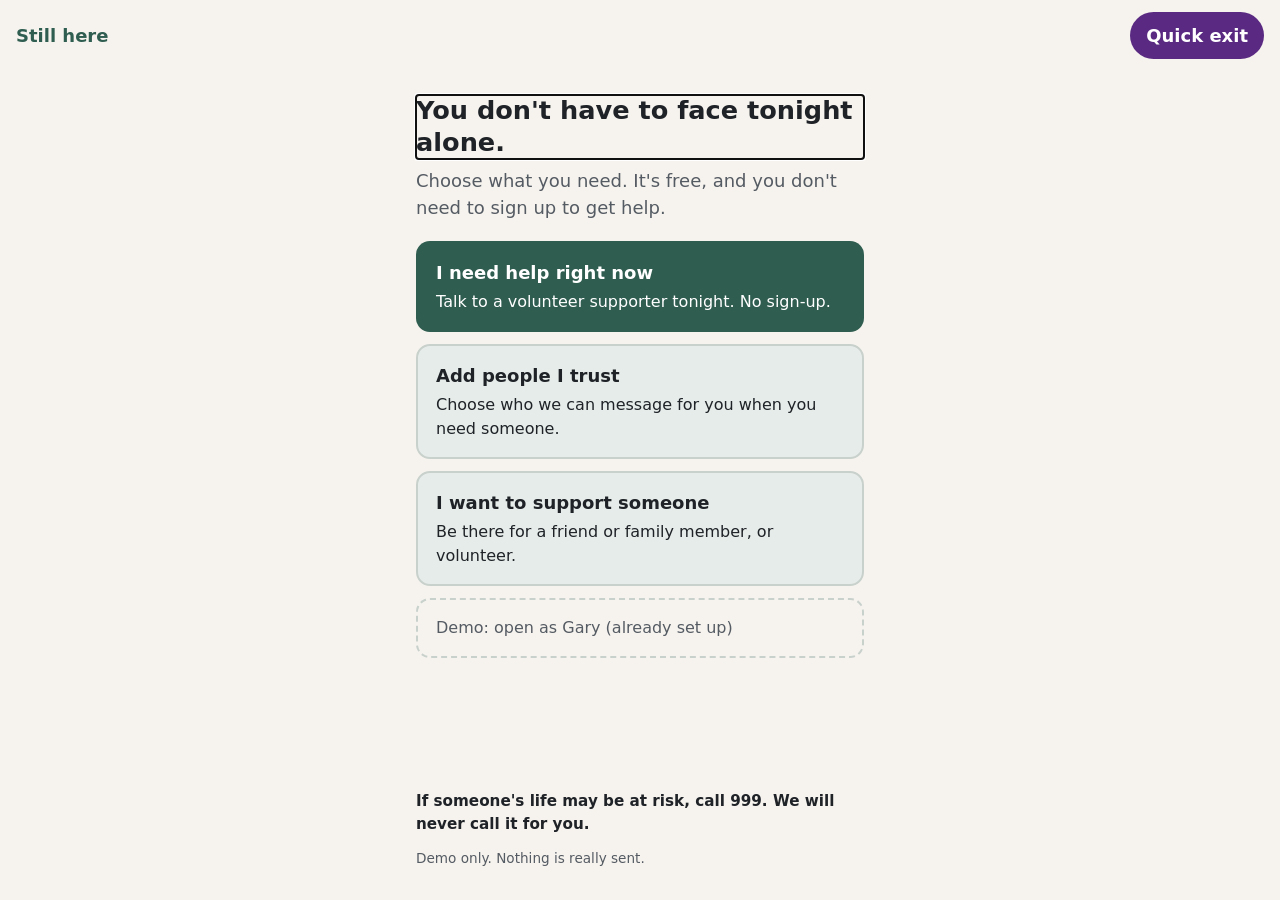
==== src/index.html @ 7d46c222 "Back on every screen, clearer start buttons, made-up name prefilled, volunteer who's on now, call-ba" ====
<!doctype html>
<html lang="en">
<head>
  <meta charset="utf-8">
  <meta name="viewport" content="width=device-width, initial-scale=1">
  <title>Still here</title>
  <link rel="stylesheet" href="styles.css">
</head>
<body>
  <header class="top">
    <span class="app-name" id="app-name"></span>
    <button type="button" class="quick-exit" id="quick-exit"></button>
  </header>

  <nav class="back-nav" aria-label="Back">
    <button type="button" class="btn-back" id="back" hidden></button>
  </nav>

  <main id="screen" tabindex="-1" aria-live="polite"></main>

  <footer class="bottom">
    <p class="emergency" id="emergency"></p>
    <p class="demo-note" id="demo-note"></p>
  </footer>

  <script src="data/people.js"></script>
  <script src="data/services.js"></script>
  <script src="data/meetings.js"></script>
  <script src="content.js"></script>
  <script src="app.js"></script>
  <!-- Each journey in its own file. Until a file exists, its button shows "Coming soon". -->
  <script src="signup.js"></script>
  <script src="supporter.js"></script>
  <script src="checkin.js"></script>
</body>
</html>
---- src/styles.css ----
/* The look. Change colours and fonts here. */
:root {
  --bg: #f6f3ee;
  --card: #ffffff;
  --text: #1f2328;
  --muted: #555b63;
  --primary: #2f5d50;       /* calm green, 7:1 on white */
  --primary-text: #ffffff;
  --secondary: #e6ece9;
  --border: #c9d1cd;
  --focus: #ffbf47;
  --exit: #5a2a82;
  --error: #b3261e;
  --radius: 14px;
  --font: system-ui, -apple-system, "Segoe UI", Roboto, Arial, sans-serif;
}

* { box-sizing: border-box; }

body {
  margin: 0;
  min-height: 100vh;
  display: flex;
  flex-direction: column;
  background: var(--bg);
  color: var(--text);
  font-family: var(--font);
  font-size: 1.125rem;
  line-height: 1.5;
}

.top {
  display: flex;
  justify-content: space-between;
  align-items: center;
  padding: 12px 16px;
}

.app-name { font-weight: 700; color: var(--primary); }

main {
  flex: 1;
  width: 100%;
  max-width: 480px;
  margin: 0 auto;
  padding: 8px 16px 24px;
  outline: none;
}

h1 { font-size: 1.6rem; line-height: 1.25; margin: 16px 0 8px; }
h2 { font-size: 1.2rem; margin: 24px 0 8px; }
p { margin: 0 0 12px; }
.hint { color: var(--muted); }

.choices { display: flex; flex-direction: column; gap: 12px; margin-top: 20px; }

button {
  font: inherit;
  cursor: pointer;
  border-radius: var(--radius);
  border: 2px solid transparent;
  padding: 16px 18px;
  text-align: left;
}

.btn-primary { background: var(--primary); color: var(--primary-text); font-weight: 700; }
.btn-secondary { background: var(--secondary); color: var(--text); border-color: var(--border); }
.btn-link { background: none; color: var(--primary); text-decoration: underline; padding: 8px 0; }
.btn-demo { background: none; border: 2px dashed var(--border); color: var(--muted); font-size: 1rem; }

.quick-exit {
  background: var(--exit);
  color: #fff;
  font-weight: 700;
  padding: 8px 14px;
  border-radius: 999px;
}

button:focus-visible, main:focus-visible {
  outline: 3px solid var(--focus);
  outline-offset: 2px;
}

.message {
  background: var(--card);
  border-left: 4px solid var(--primary);
  border-radius: 8px;
  padding: 12px 14px;
  font-style: italic;
}

.card {
  background: var(--card);
  border: 1px solid var(--border);
  border-radius: var(--radius);
  padding: 14px 16px;
  margin-bottom: 12px;
}
.card h3 { margin: 0 0 4px; font-size: 1.1rem; }
.card p { margin: 0 0 4px; }
.card .how { font-weight: 700; }
.card .until { color: var(--muted); font-size: 1rem; }

.summary { margin-top: 28px; border-top: 1px solid var(--border); padding-top: 4px; }
.summary ul { padding-left: 20px; margin: 0 0 12px; }

.bottom {
  padding: 12px 16px 20px;
  max-width: 480px;
  margin: 0 auto;
  font-size: 0.95rem;
  color: var(--muted);
}
.emergency { font-weight: 600; color: var(--text); }
.demo-note { font-size: 0.85rem; }

/* Forms */
.field { margin: 20px 0; }
.field label { display: block; font-weight: 700; margin-bottom: 4px; }
.field .hint { font-size: 1rem; margin-bottom: 6px; }
input[type="text"], input[type="tel"] {
  width: 100%;
  font: inherit;
  padding: 12px;
  border: 2px solid var(--text);
  border-radius: 8px;
  background: var(--card);
  color: var(--text);
}
input:focus-visible { outline: 3px solid var(--focus); outline-offset: 2px; }
input[aria-invalid="true"] { border-color: var(--error); }
.error { color: var(--error); font-weight: 700; margin-bottom: 6px; }
.error::before { content: "Error: "; }

/* "Want to add people you trust?" */
.banner {
  background: var(--secondary);
  border: 1px solid var(--border);
  border-radius: var(--radius);
  padding: 14px 16px;
  margin: 16px 0;
}
.banner p { margin-bottom: 10px; }

/* Back, on every screen after the first */
.back-nav { width: 100%; max-width: 480px; margin: 0 auto; padding: 0 16px; }
.btn-back {
  background: none;
  color: var(--primary);
  text-decoration: underline;
  padding: 8px 0;
}
.btn-back::before { content: "‹ "; text-decoration: none; }

/* Buttons with a line saying what they do */
.described { display: flex; flex-direction: column; gap: 4px; }
.described .label { font-weight: 700; }
.described .desc { font-size: 1rem; font-weight: 400; }

/* "Jo will call you soon": first thing on the page */
.callout {
  background: var(--primary);
  color: var(--primary-text);
  border-radius: var(--radius);
  padding: 16px 18px;
  margin: 8px 0 16px;
}
.callout h1 { margin-top: 0; }
.callout p { margin: 0; }

.card .where { color: var(--muted); font-size: 1rem; }
.meetings { margin-top: 28px; }
.meetings a { color: var(--primary); }
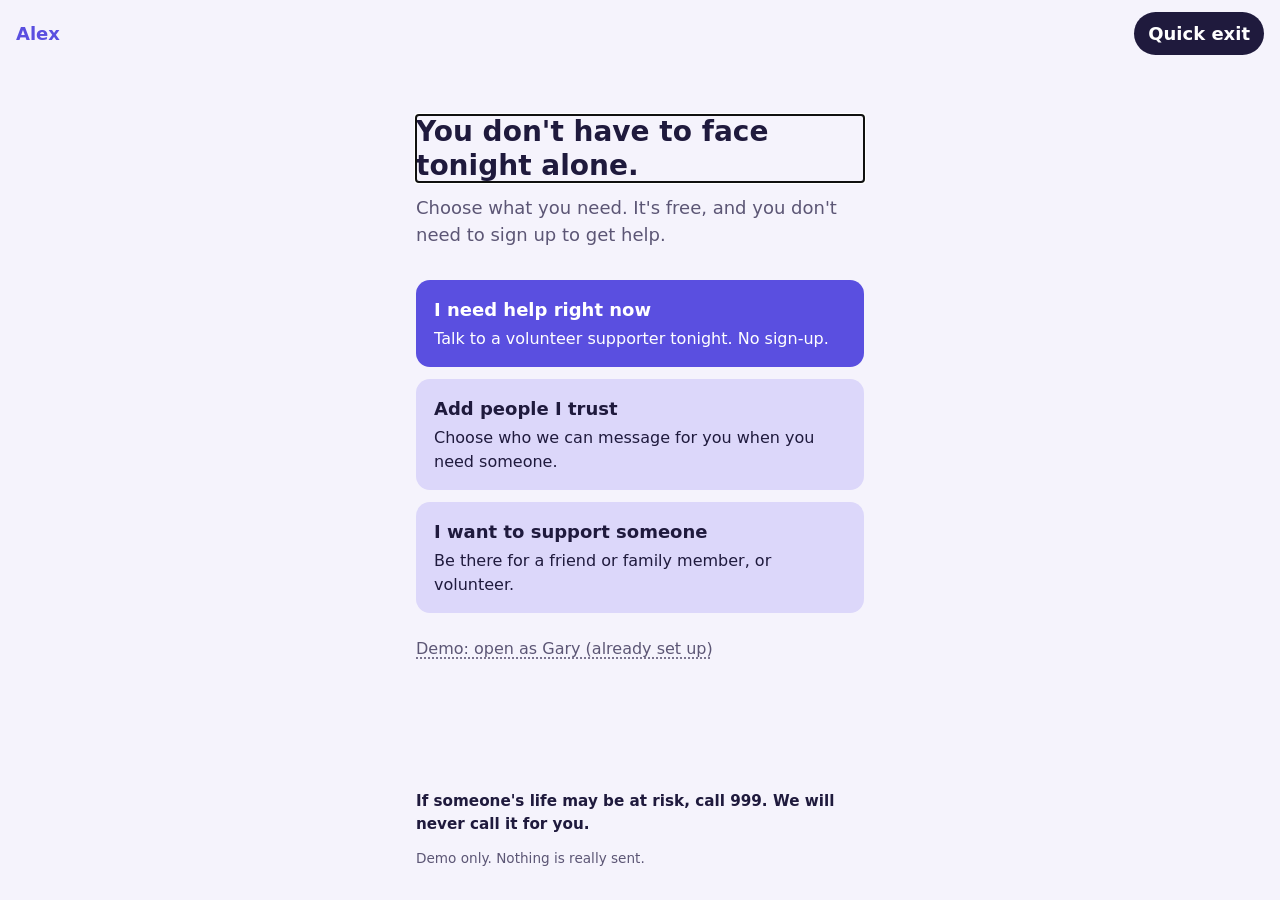
==== commit 3c5d54d0: "Rename the app from Still here to Alex, agreed by Elena (product owner) Co-Authored-By: Claude Opus " ====
--- a/src/index.html
+++ b/src/index.html
@@ -3,7 +3,7 @@
 <head>
   <meta charset="utf-8">
   <meta name="viewport" content="width=device-width, initial-scale=1">
-  <title>Still here</title>
+  <title>Alex</title>
   <link rel="stylesheet" href="styles.css">
 </head>
 <body>
--- a/src/styles.css
+++ b/src/styles.css
@@ -1,18 +1,39 @@
-/* The look. Change colours and fonts here. */
+/* The look. Change colours and fonts here. Colours and contrast: sketches/design.md */
 :root {
-  --bg: #f6f3ee;
+  --bg: #f5f3fc;            /* lavender white */
   --card: #ffffff;
-  --text: #1f2328;
-  --muted: #555b63;
-  --primary: #2f5d50;       /* calm green, 7:1 on white */
+  --text: #1f1a3d;          /* deep plum, 15:1 on bg */
+  --muted: #5c5675;        /* 6.3:1 on bg */
+  --primary: #5a4fe0;       /* periwinkle, white text 5.8:1 */
   --primary-text: #ffffff;
-  --secondary: #e6ece9;
-  --border: #c9d1cd;
-  --focus: #ffbf47;
-  --exit: #5a2a82;
+  --link: #5a4fe0;
+  --secondary: #dcd7fa;     /* lilac, plum text 11.9:1 */
+  --border: #7d77a3;        /* 3.8:1 on bg */
+  --focus: #f3f6b4;
+  --focus-ring: #1f1a3d;
+  --exit: #1f1a3d;
+  --exit-text: #ffffff;
   --error: #b3261e;
   --radius: 14px;
   --font: system-ui, -apple-system, "Segoe UI", Roboto, Arial, sans-serif;
+}
+
+/* Night colours (not switched on yet: the squad decides when). <body class="night"> */
+.night {
+  --bg: #3b3363;
+  --card: #4a4278;
+  --text: #ffffff;
+  --muted: #d9d4f2;
+  --primary: #5a4fe0;
+  --primary-text: #ffffff;
+  --link: #f3f6b4;
+  --secondary: #4a4278;
+  --border: #9d95d6;
+  --focus: #f3f6b4;
+  --focus-ring: #f3f6b4;
+  --exit: #f3f6b4;
+  --exit-text: #1f1a3d;
+  --error: #ffb4a6;
 }
 
 * { box-sizing: border-box; }
@@ -171,3 +192,101 @@
 .card .where { color: var(--muted); font-size: 1rem; }
 .meetings { margin-top: 28px; }
 .meetings a { color: var(--primary); }
+
+/* ===== Patricia's look (sketches/design.md), agreed with Spencer ===== */
+/* Colour-only tweaks to the rules above */
+.app-name, .btn-link, .btn-back, .meetings a { color: var(--link); }
+.quick-exit { color: var(--exit-text); }
+input[type="text"], input[type="tel"] { color: var(--text); }
+button:focus-visible, input:focus-visible, main:focus-visible, a:focus-visible {
+  outline: 3px solid var(--focus-ring);
+  outline-offset: 2px;
+}
+
+/* Flat and borderless: space and type do the work, not boxes */
+
+/* No borders, no inset containers */
+button, .card, .banner, .message, .summary { border: 0; box-shadow: none; }
+
+/* More room between sections */
+main { padding-top: 24px; padding-bottom: 48px; }
+h1 { font-size: 1.75rem; line-height: 1.2; margin: 24px 0 12px; }
+h2 { font-size: 1.25rem; margin: 48px 0 12px; }
+.choices { gap: 12px; margin-top: 32px; }
+
+/* Buttons: flat solid fills, no outlines */
+.btn-primary, .btn-secondary { border: 0; }
+.btn-secondary { background: var(--secondary); color: var(--text); font-weight: 600; }
+.btn-link { padding: 12px 0; }
+.btn-demo { border: 0; padding: 12px 0; color: var(--muted); text-decoration: underline dotted; text-underline-offset: 4px; }
+
+/* Saved message: big quoted text, no bubble */
+.message { background: none; color: var(--text); padding: 0; border-radius: 0; font-size: 1.375rem; line-height: 1.4; margin: 16px 0 8px; }
+.message::before { content: "\201C"; }
+.message::after { content: "\201D"; }
+
+/* Services: just text on the background, spaced apart */
+.card { background: none; border-radius: 0; padding: 0; margin: 0 0 32px; }
+.card h3 { font-size: 1.2rem; margin-bottom: 4px; }
+
+/* Banner and summary: separated by space, not boxes or lines */
+.banner { background: none; border-radius: 0; padding: 0; margin: 48px 0; }
+.summary { margin-top: 56px; padding-top: 0; }
+
+/* Inputs: a single underline, so you can still see where to type */
+input[type="text"], input[type="tel"] { border: 0; border-bottom: 2px solid var(--text); border-radius: 0; background: transparent; padding: 12px 0; }
+input[aria-invalid="true"] { border-bottom-color: var(--error); }
+
+/* Footer: space above, no rule */
+.bottom { padding-top: 40px; }
+
+/* Motion: soft, quick, and only on opacity, transform and background-color */
+:root {
+  --ease-out: cubic-bezier(0.16, 1, 0.3, 1);   /* reveals: fast start, gentle settle */
+  --ease-soft: cubic-bezier(0.2, 0.8, 0.2, 1); /* hover and press */
+  --dur-micro: 160ms;  /* hover, press, focus */
+  --dur-quick: 200ms;  /* colour changes */
+  --dur-reveal: 300ms; /* a new screen appearing */
+}
+
+/* Enter: each new screen fades up 8px; its parts follow 40ms apart */
+@keyframes rise-in {
+  from { opacity: 0; transform: translateY(8px); }
+  to   { opacity: 1; transform: none; }
+}
+main > * { animation: rise-in var(--dur-reveal) var(--ease-out) both; }
+main > *:nth-child(2) { animation-delay: 40ms; }
+main > *:nth-child(3) { animation-delay: 80ms; }
+main > *:nth-child(n+4) { animation-delay: 120ms; }
+
+/* Buttons: colour eases, a tiny lift on hover, a soft press */
+.btn-primary, .btn-secondary {
+  transition:
+    background-color var(--dur-quick) var(--ease-soft),
+    transform var(--dur-micro) var(--ease-soft);
+}
+@media (hover: hover) {
+  .btn-primary:hover { background-color: var(--primary-hover); transform: translateY(-1px); }
+  .btn-secondary:hover { background-color: var(--secondary-hover); transform: translateY(-1px); }
+  .btn-link:hover, .btn-demo:hover { opacity: 0.75; }
+}
+.btn-primary:active, .btn-secondary:active {
+  transform: scale(0.98);
+  transition-duration: 100ms;
+}
+.btn-link, .btn-demo { transition: opacity var(--dur-micro) var(--ease-soft); }
+
+/* Hover colours (contrast still passes) */
+:root { --primary-hover: #4a3fd0; --secondary-hover: #cfc8f7; }
+.night { --primary-hover: #6a60ea; --secondary-hover: #564d8a; }
+
+/* Quick exit never animates: it must leave instantly */
+.quick-exit { transition: none; animation: none; }
+
+/* People who've asked their phone for less motion get none */
+@media (prefers-reduced-motion: reduce) {
+  *, *::before, *::after {
+    animation: none !important;
+    transition: none !important;
+  }
+}
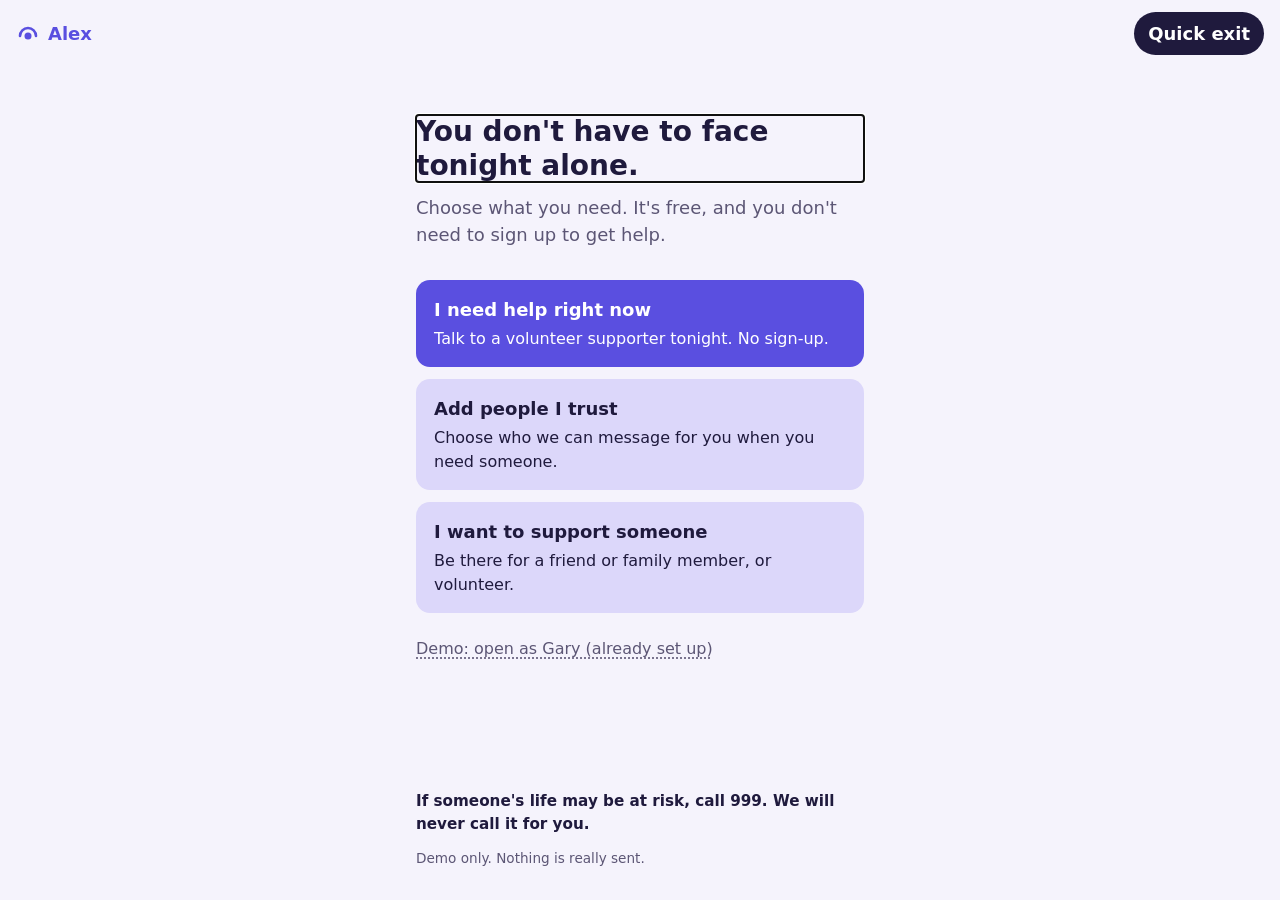
==== commit a424649a: "Add the 'held' logo next to Alex: the arc draws round once, then the dot breathes slowly (still if r" ====
--- a/src/index.html
+++ b/src/index.html
@@ -8,7 +8,13 @@
 </head>
 <body>
   <header class="top">
-    <span class="app-name" id="app-name"></span>
+    <span class="brand">
+      <svg class="logo" viewBox="0 0 24 24" width="24" height="24" aria-hidden="true" focusable="false">
+        <path class="logo-arc" d="M 4 14 A 8 8 0 1 1 20 14" pathLength="1" />
+        <circle class="logo-dot" cx="12" cy="14" r="3.5" />
+      </svg>
+      <span class="app-name" id="app-name"></span>
+    </span>
     <button type="button" class="quick-exit" id="quick-exit"></button>
   </header>
 
--- a/src/styles.css
+++ b/src/styles.css
@@ -290,3 +290,15 @@
     transition: none !important;
   }
 }
+
+/* The logo: someone held. The arc draws round once, then the dot breathes slowly. */
+.brand { display: inline-flex; align-items: center; gap: 8px; }
+.logo { color: var(--primary); flex: none; }
+.logo-arc { fill: none; stroke: currentColor; stroke-width: 2.6; stroke-linecap: round; }
+.logo-dot { fill: currentColor; transform-box: fill-box; transform-origin: center; }
+@media (prefers-reduced-motion: no-preference) {
+  .logo-arc { stroke-dasharray: 1; stroke-dashoffset: 1; animation: logo-draw 1.2s ease-out 0.2s forwards; }
+  .logo-dot { animation: logo-breathe 5s ease-in-out 1.4s infinite; }
+}
+@keyframes logo-draw { to { stroke-dashoffset: 0; } }
+@keyframes logo-breathe { 0%, 100% { transform: scale(1); } 50% { transform: scale(1.25); } }
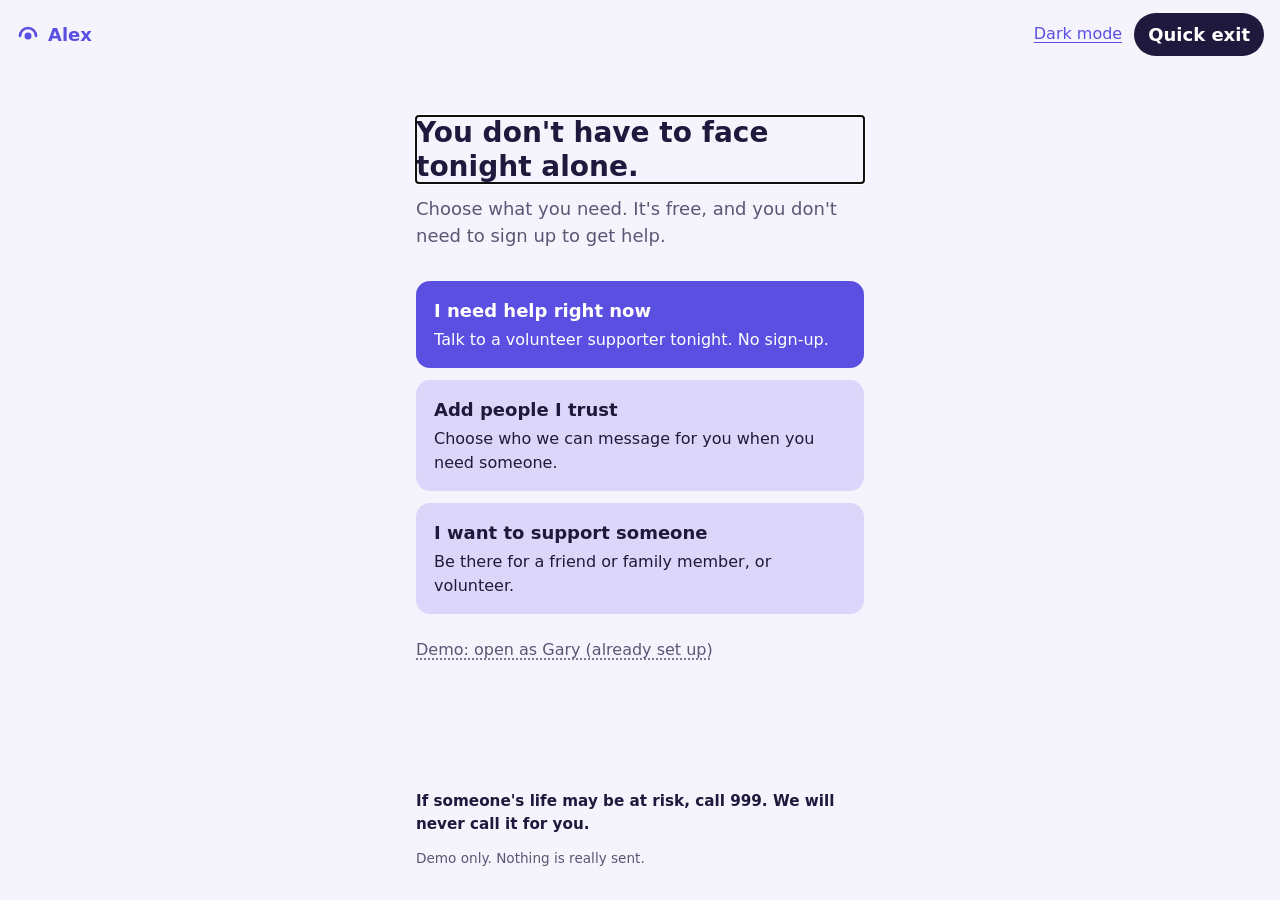
==== commit 5e6f4bc3: "Dark mode button in the header: switches on the Night colours, follows the phone's setting, remember" ====
--- a/src/index.html
+++ b/src/index.html
@@ -34,6 +34,7 @@
   <script src="data/meetings.js"></script>
   <script src="content.js"></script>
   <script src="app.js"></script>
+  <script src="theme.js"></script>
   <!-- Each journey in its own file. Until a file exists, its button shows "Coming soon". -->
   <script src="signup.js"></script>
   <script src="supporter.js"></script>
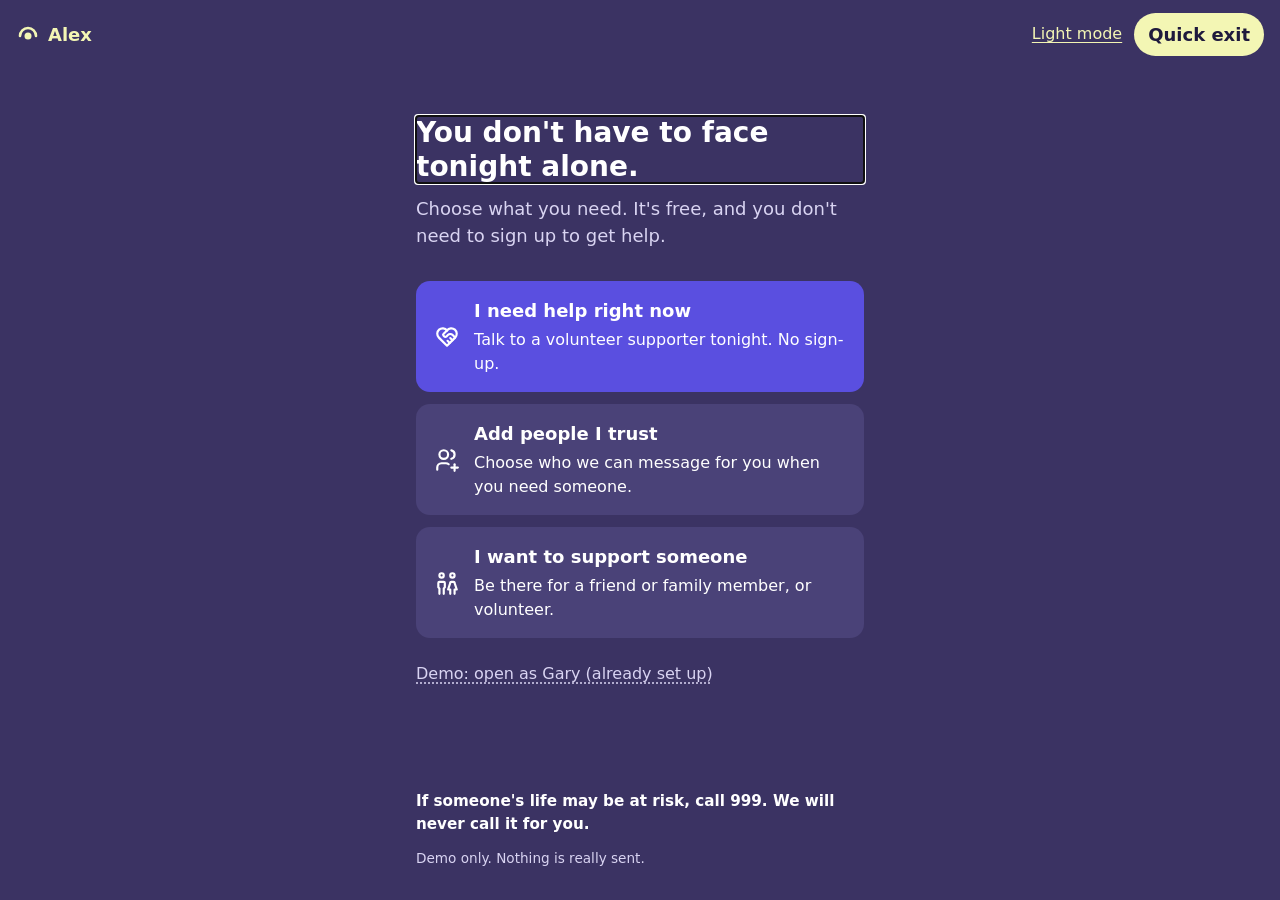
==== commit 75a966e4: "Icons on the main buttons (start screen and Who would you like to reach?), in their own file Co-Auth" ====
--- a/src/index.html
+++ b/src/index.html
@@ -39,5 +39,6 @@
   <script src="signup.js"></script>
   <script src="supporter.js"></script>
   <script src="checkin.js"></script>
+  <script src="icons.js"></script>
 </body>
 </html>
--- a/src/styles.css
+++ b/src/styles.css
@@ -36,6 +36,18 @@
   --error: #ffb4a6;
 }
 
+/* Night: ticked boxes in lemon (10:1 on dusk; periwinkle was only 2:1) */
+.night input[type="checkbox"], .night input[type="radio"] { accent-color: var(--link); }
+
+/* Pictures of a phone stay in daylight colours, even at night (white phone, dark text) */
+.night .phone, .night .notif {
+  --text: #1f1a3d;
+  --muted: #5c5675;
+  --primary: #5a4fe0;
+  --primary-text: #ffffff;
+  color: var(--text);
+}
+
 * { box-sizing: border-box; }
 
 body {
@@ -302,3 +314,11 @@
 }
 @keyframes logo-draw { to { stroke-dashoffset: 0; } }
 @keyframes logo-breathe { 0%, 100% { transform: scale(1); } 50% { transform: scale(1.25); } }
+
+/* Tick boxes ("Who would you like to reach?") */
+fieldset { border: 0; padding: 0; margin: 20px 0; }
+legend { font-weight: 700; padding: 0; margin-bottom: 4px; }
+.check { display: flex; align-items: center; gap: 12px; min-height: 44px; }
+.check input { width: 24px; height: 24px; margin: 0; accent-color: var(--primary); }
+.check label { flex: 1; padding: 8px 0; }
+.check input:focus-visible { outline: 3px solid var(--focus); outline-offset: 2px; }
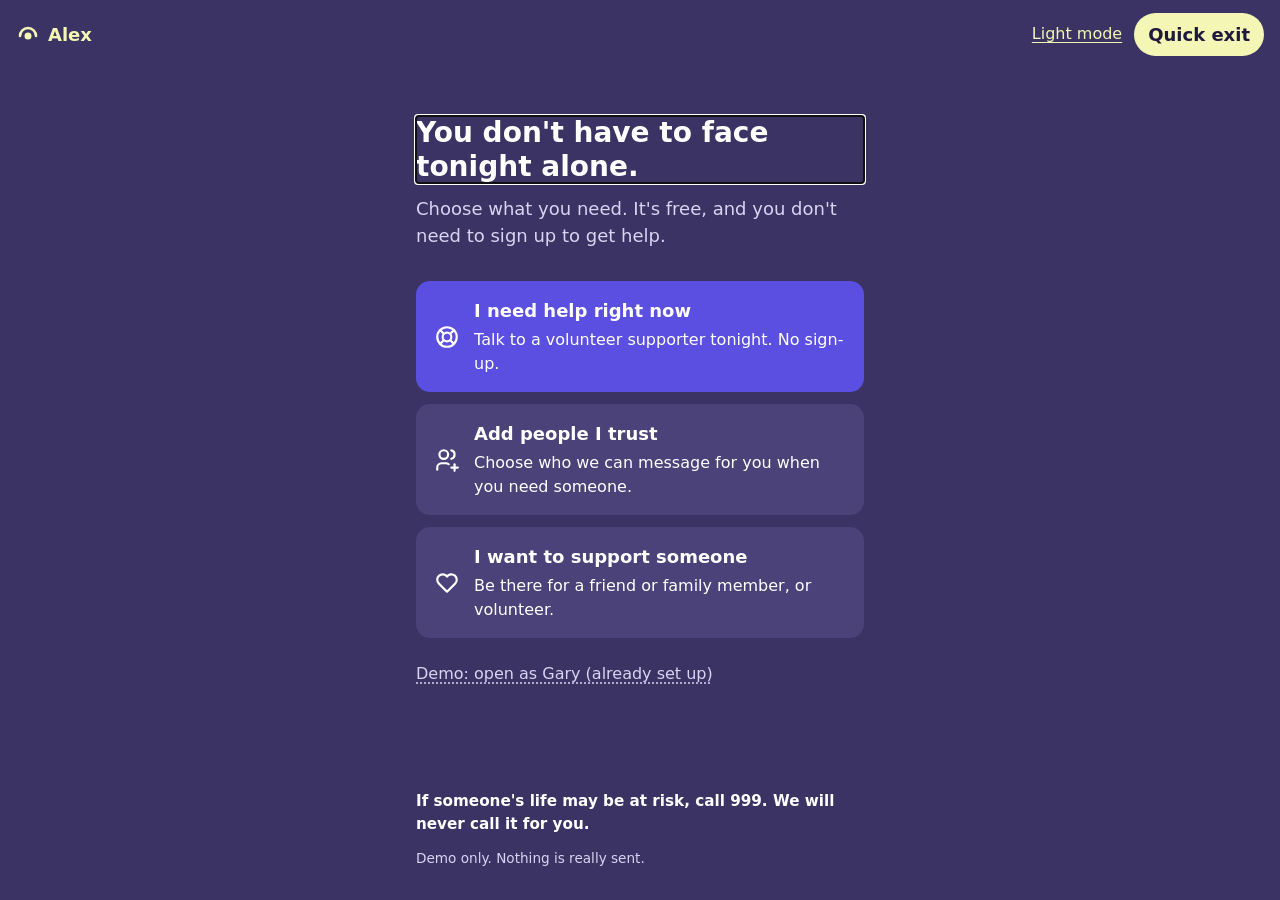
==== commit 8b9f3f22: "Show 'Alex' in bold, in the name's colour, wherever it appears in a sentence Co-Authored-By: Claude " ====
--- a/src/index.html
+++ b/src/index.html
@@ -40,5 +40,6 @@
   <script src="supporter.js"></script>
   <script src="checkin.js"></script>
   <script src="icons.js"></script>
+  <script src="brand.js"></script>
 </body>
 </html>
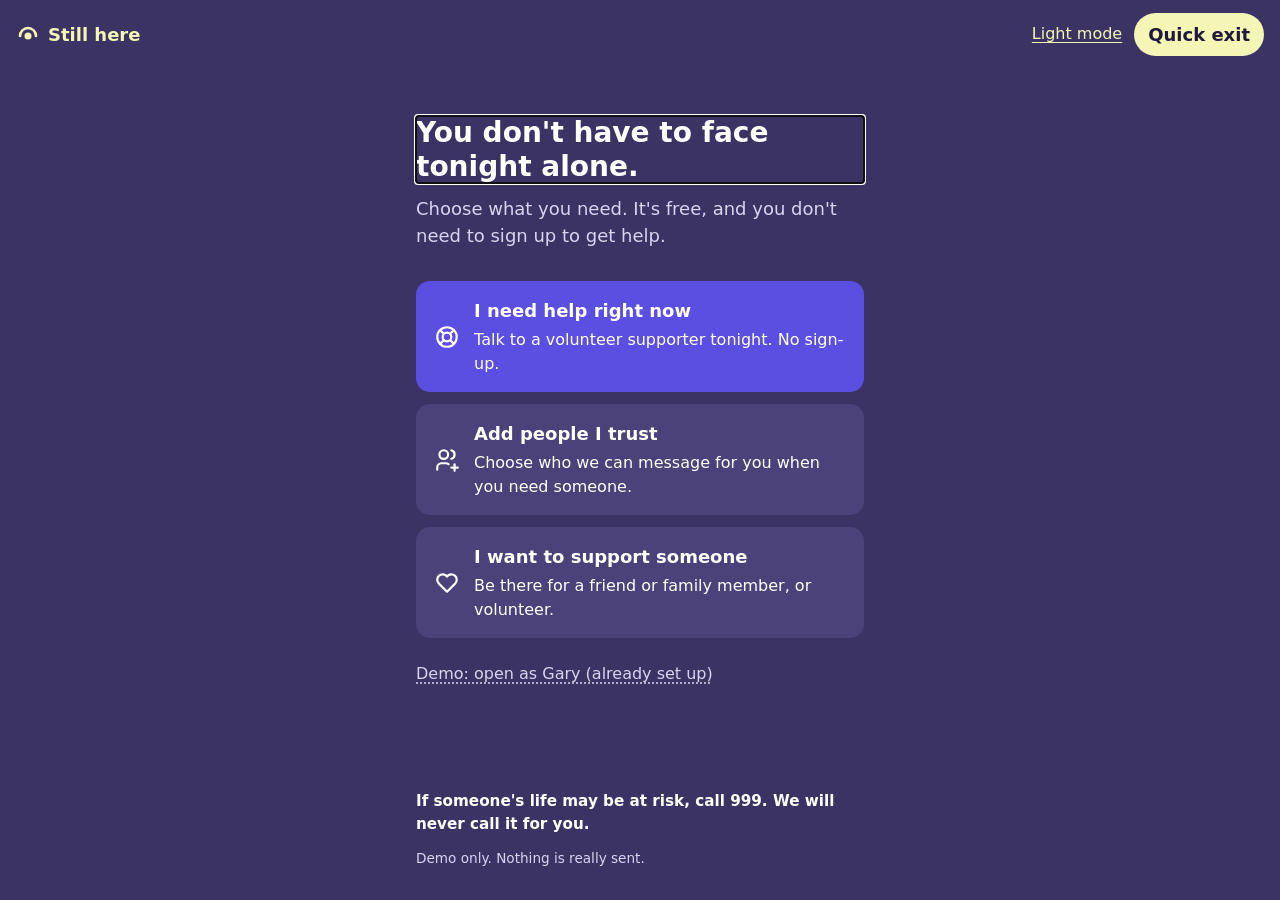
==== commit 52710b5d: "Look together fixes: name back to Still here, shorter services list nearest first, waiting-for-a-yes" ====
--- a/src/index.html
+++ b/src/index.html
@@ -3,7 +3,7 @@
 <head>
   <meta charset="utf-8">
   <meta name="viewport" content="width=device-width, initial-scale=1">
-  <title>Alex</title>
+  <title>Still here</title>
   <link rel="stylesheet" href="styles.css">
 </head>
 <body>
--- a/src/styles.css
+++ b/src/styles.css
@@ -322,3 +322,31 @@
 .check input { width: 24px; height: 24px; margin: 0; accent-color: var(--primary); }
 .check label { flex: 1; padding: 8px 0; }
 .check input:focus-visible { outline: 3px solid var(--focus); outline-offset: 2px; }
+
+/* A volunteer's card: initials, not a photo */
+.person-card {
+  display: flex;
+  gap: 14px;
+  align-items: flex-start;
+  background: var(--card);
+  border: 1px solid var(--border);
+  border-radius: var(--radius);
+  padding: 14px 16px;
+  margin: 12px 0;
+}
+.person-card p { margin: 0 0 4px; }
+.avatar {
+  flex: none;
+  width: 52px;
+  height: 52px;
+  border-radius: 50%;
+  display: grid;
+  place-items: center;
+  background: var(--primary);
+  color: var(--primary-text);
+  font-weight: 700;
+  font-size: 1.3rem;
+}
+.person-name { font-weight: 700; font-size: 1.15rem; }
+.person-role { color: var(--muted); font-size: 1rem; }
+.service-list + .btn-secondary { width: 100%; margin-bottom: 12px; }
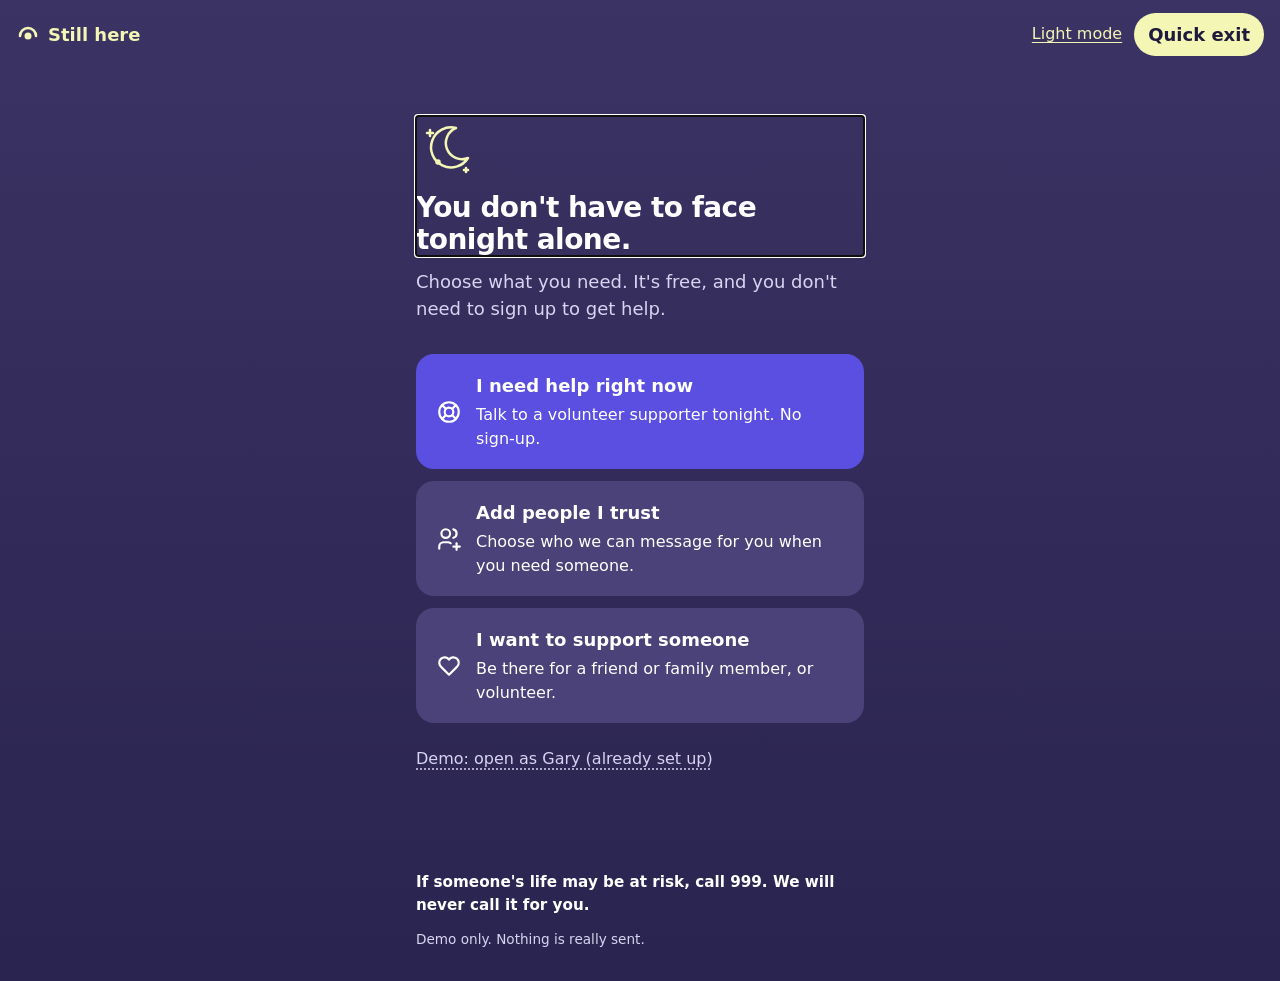
==== commit 285ace1e: "Finishing touches: small line drawing above each question, night sky gradient, rounder buttons, tigh" ====
--- a/src/index.html
+++ b/src/index.html
@@ -41,5 +41,6 @@
   <script src="checkin.js"></script>
   <script src="icons.js"></script>
   <script src="brand.js"></script>
+  <script src="art.js"></script>
 </body>
 </html>
--- a/src/styles.css
+++ b/src/styles.css
@@ -350,3 +350,18 @@
 .person-name { font-weight: 700; font-size: 1.15rem; }
 .person-role { color: var(--muted); font-size: 1rem; }
 .service-list + .btn-secondary { width: 100%; margin-bottom: 12px; }
+
+/* ===== Patricia: finishing touches ===== */
+/* Night sky: dusky purple fading to deeper plum (text contrast only goes up) */
+html:has(body.night) { min-height: 100%; background: #2a2450 linear-gradient(180deg, #3b3363 0%, #2a2450 100%) no-repeat; }
+body.night { background: transparent; }
+
+/* Softer, rounder buttons */
+.btn-primary, .btn-secondary { border-radius: 18px; padding: 18px 20px; }
+
+/* Tighter, bolder headings */
+h1 { letter-spacing: -0.02em; line-height: 1.15; font-weight: 800; }
+h2, h3 { letter-spacing: -0.01em; }
+
+/* Small line drawing above each question (art.js) */
+.mini-art { display: block; color: var(--link); margin: 8px 0 12px; }
